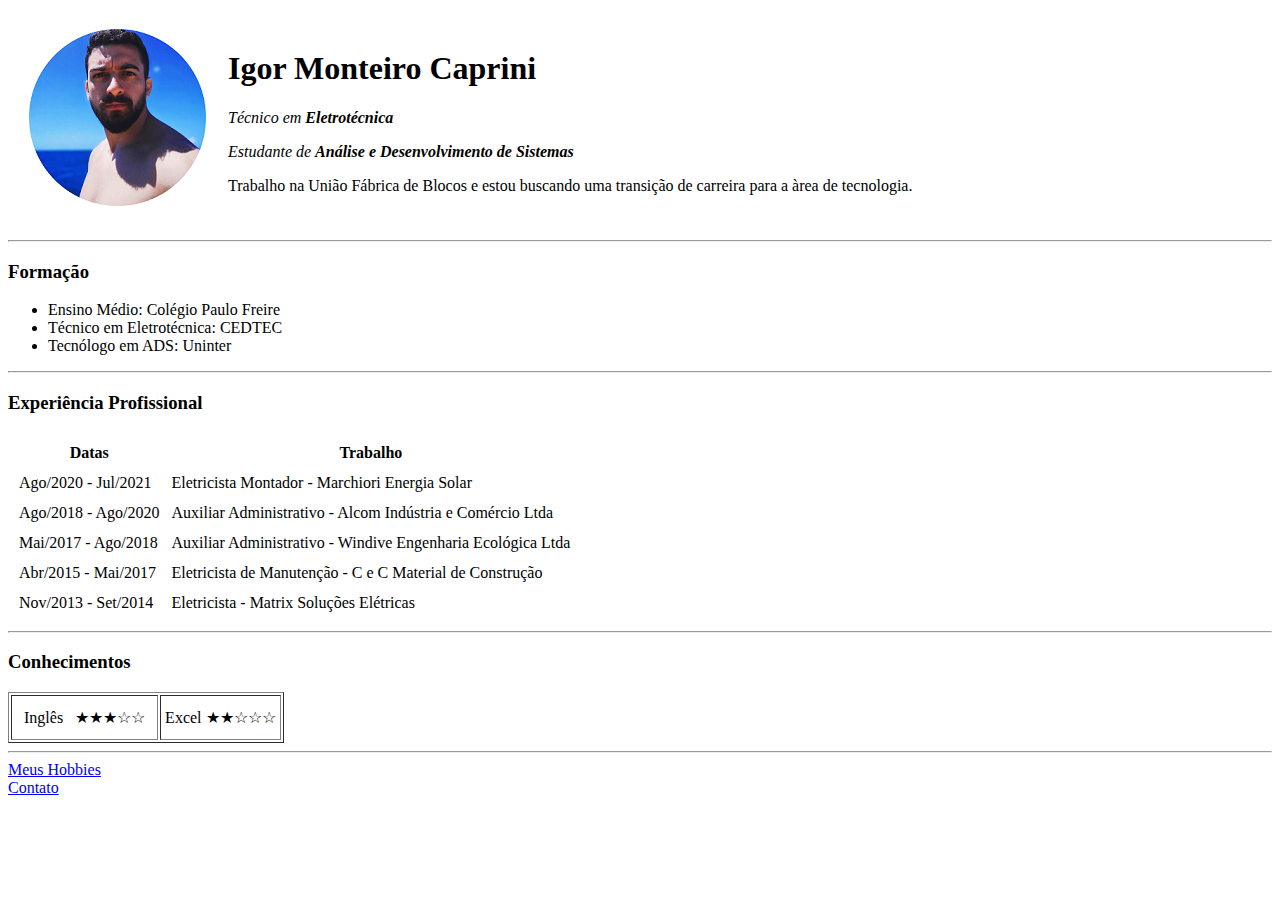
==== index.html @ 7d92c18d "Adicionados primeiros arquivos do site de teste" ====
<!DOCTYPE html>
<html lang="pt-br" dir="ltr">

  <head>
    <meta charset="utf-8">
    <title>Site pessoal - Igor</title>
  </head>

  <body>
    <table cellspacing="20">
      <tr>
        <td><img src="igor-circ.png" alt"igor profile picture" /></td>
        <td><h1>Igor Monteiro Caprini</h1>
        <p><em>Técnico em <strong>Eletrotécnica</strong></em></p>
        <p><em>Estudante de <strong>Análise e Desenvolvimento de Sistemas</strong></em></p>
        <p>Trabalho na União Fábrica de Blocos e estou buscando uma transição de carreira para a àrea de tecnologia.</p></td>
      </tr>
    </table>


    <hr />
    <h3>Formação</h3>
    <ul>
      <li>Ensino Médio: Colégio Paulo Freire</li>
      <li>Técnico em Eletrotécnica: CEDTEC</li>
      <li>Tecnólogo em ADS: Uninter</li>
    </ul>
    <hr>
    <h3>Experiência Profissional</h3>
    <table cellspacing="10">
      <thead>
        <tr>
          <th>Datas</th>
          <th>Trabalho</th>
        </tr>
      </thead>
      <tbody>
        <tr>
          <td>Ago/2020 - Jul/2021</td>
          <td>Eletricista Montador - Marchiori Energia Solar</td>
        </tr>
        <tr>
          <td>Ago/2018 - Ago/2020</td>
          <td>Auxiliar Administrativo - Alcom Indústria e Comércio Ltda</td>
        </tr>
        <tr>
          <td>Mai/2017 - Ago/2018</td>
          <td>Auxiliar Administrativo - Windive Engenharia Ecológica Ltda</td>
        </tr>
        <tr>
          <td>Abr/2015 - Mai/2017</td>
          <td>Eletricista de Manutenção - C e C Material de Construção</td>
        </tr>
        <tr>
          <td>Nov/2013 - Set/2014</td>
          <td>Eletricista - Matrix Soluções Elétricas</td>
        </tr>
      </tbody>
    </table>
    <hr>
    <h3>Conhecimentos</h3>
    <table border="1">
      <tr>
        <td>
          <table cellspacing="10">
            <tr>
              <td>Inglês</td>
              <td>★★★☆☆</td>
            </tr>
          </table>
        </td>
        <td>
          <table>
            <tr>
              <td>Excel</td>
              <td>★★☆☆☆</td>
            </tr>
          </table>
        </td>
      </tr>
    </table>
    <hr>
    <a href="hobbies.html">Meus Hobbies</a><br />
    <a href="contato.html">Contato</a>


  </body>

</html>
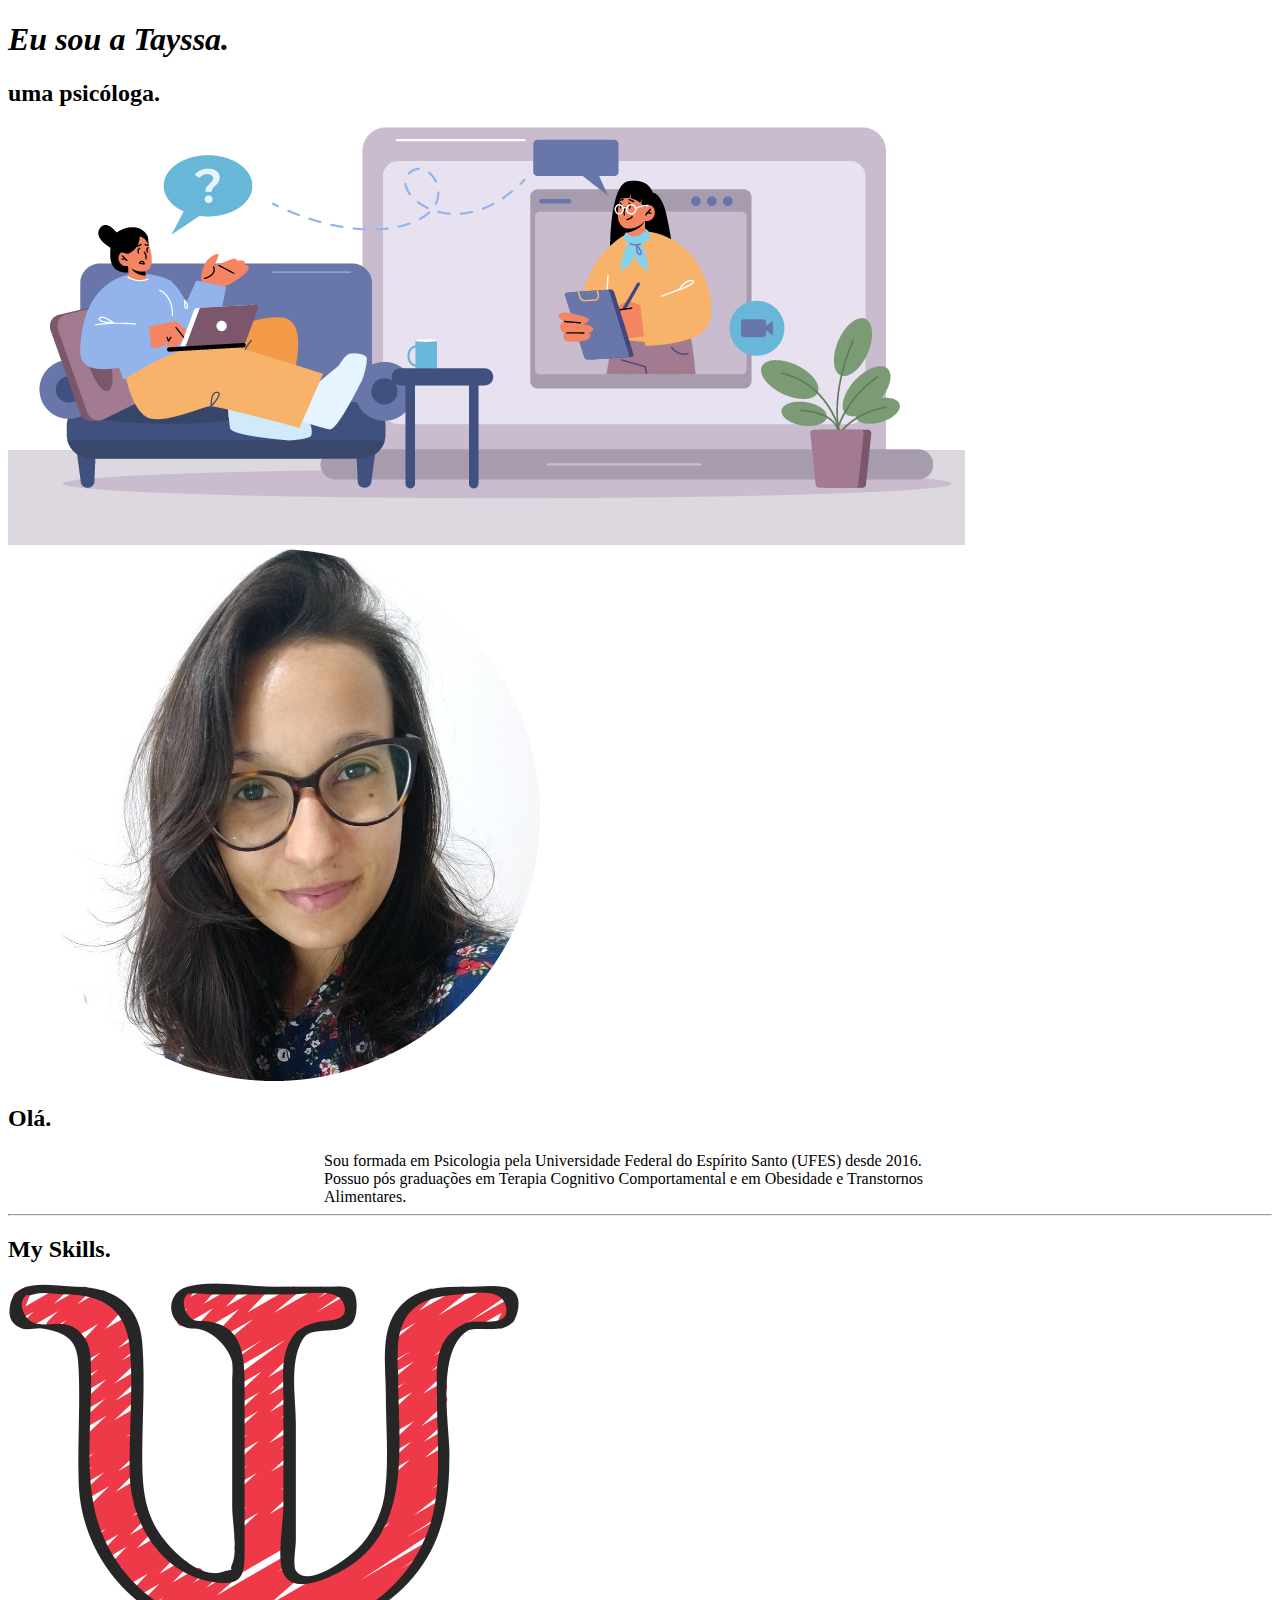
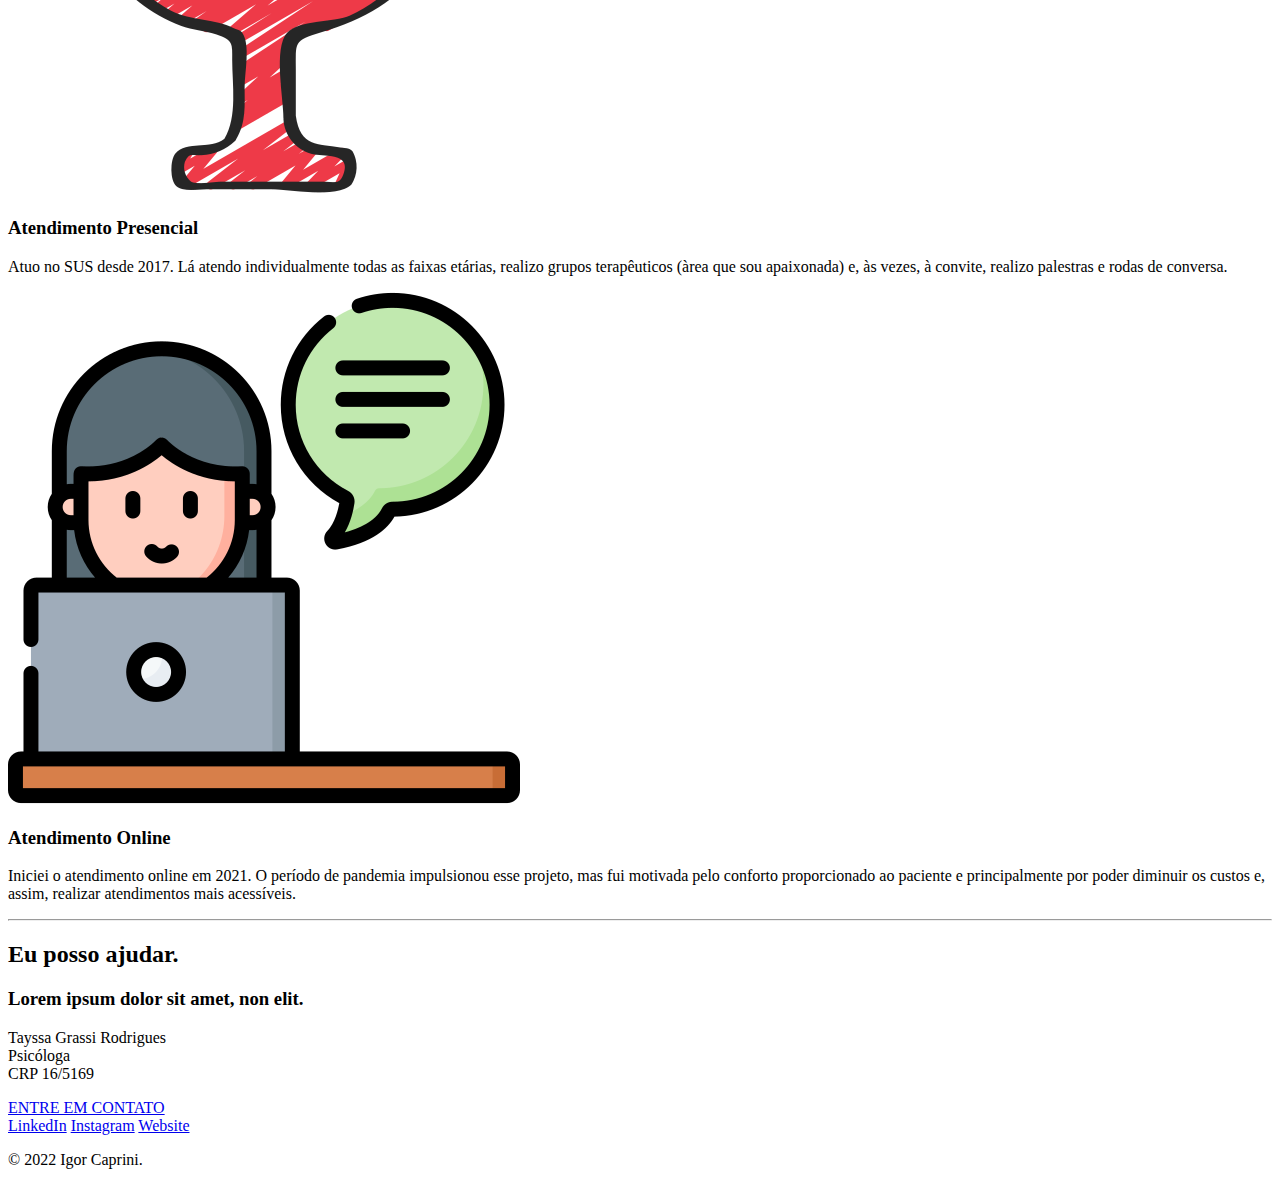
==== commit f2f37a84: "Primeiros arquivos de siteTayssa adicionados" ====
--- a/index.html
+++ b/index.html
@@ -3,87 +3,57 @@
 
   <head>
     <meta charset="utf-8">
-    <title>Site pessoal - Igor</title>
+    <title>Psicóloga Tayssa Grassi</title>
+    <link rel="stylesheet" href="css/styles.css">
+    <link rel="icon" href="icone.png">
+    <link rel="preconnect" href="https://fonts.googleapis.com">
+  <link rel="preconnect" href="https://fonts.gstatic.com" crossorigin>
+  <link href="https://fonts.googleapis.com/css2?family=Indie+Flower&family=Montserrat&family=Sacramento&display=swap" rel="stylesheet">
   </head>
 
   <body>
-    <table cellspacing="20">
-      <tr>
-        <td><img src="igor-circ.png" alt"igor profile picture" /></td>
-        <td><h1>Igor Monteiro Caprini</h1>
-        <p><em>Técnico em <strong>Eletrotécnica</strong></em></p>
-        <p><em>Estudante de <strong>Análise e Desenvolvimento de Sistemas</strong></em></p>
-        <p>Trabalho na União Fábrica de Blocos e estou buscando uma transição de carreira para a àrea de tecnologia.</p></td>
-      </tr>
-    </table>
+    <div class="top-container">
+      <h1><em>Eu sou a Tayssa.</em></h1>
+      <h2>uma psicóloga.</h2>
+      <img class="land" src="images/main-img.png" alt="land-img">
+    </div>
+    <div class="middle-container">
+      <div class="profile">
+        <img class="perfil" src="images/perfil.png" alt="">
+        <h2>Olá.</h2>
+        <p style="width: 50%; margin: auto;">Sou formada em Psicologia pela Universidade Federal do Espírito Santo (UFES) desde 2016. Possuo pós graduações em Terapia Cognitivo Comportamental e em Obesidade e Transtornos Alimentares.</p>
+      </div>
+      <hr>
+      <div class="skills">
+        <h2>My Skills.</h2>
+        <div class="skill-row">
+          <img class="psicologia" src="images/psicologia.png" alt="">
+          <h3>Atendimento Presencial</h3>
+          <p>Atuo no SUS desde 2017. Lá atendo individualmente todas as faixas etárias, realizo grupos terapêuticos (àrea que sou apaixonada) e, às vezes, à convite, realizo palestras e rodas de conversa.</p>
+        </div>
+        <div class="skill-row">
+          <img class="online" src="images/online.png" alt="">
+          <h3>Atendimento Online</h3>
+          <p>Iniciei o atendimento online em 2021. O período de pandemia impulsionou esse projeto, mas fui motivada pelo conforto proporcionado ao paciente e principalmente por poder diminuir os custos e, assim, realizar atendimentos mais acessíveis.</p>
+        </div>
+      </div>
+      <hr>
+      <div class="contact-me">
+        <h2>Eu posso ajudar.</h2>
+        <h3>Lorem ipsum dolor sit amet, non elit.</h3>
+        <p>Tayssa Grassi Rodrigues<br>Psicóloga<br>CRP 16/5169</p>
+        <a class="btn" href="mailto:name@email.com">ENTRE EM CONTATO</a>
+      </div>
+    </div>
 
 
-    <hr />
-    <h3>Formação</h3>
-    <ul>
-      <li>Ensino Médio: Colégio Paulo Freire</li>
-      <li>Técnico em Eletrotécnica: CEDTEC</li>
-      <li>Tecnólogo em ADS: Uninter</li>
-    </ul>
-    <hr>
-    <h3>Experiência Profissional</h3>
-    <table cellspacing="10">
-      <thead>
-        <tr>
-          <th>Datas</th>
-          <th>Trabalho</th>
-        </tr>
-      </thead>
-      <tbody>
-        <tr>
-          <td>Ago/2020 - Jul/2021</td>
-          <td>Eletricista Montador - Marchiori Energia Solar</td>
-        </tr>
-        <tr>
-          <td>Ago/2018 - Ago/2020</td>
-          <td>Auxiliar Administrativo - Alcom Indústria e Comércio Ltda</td>
-        </tr>
-        <tr>
-          <td>Mai/2017 - Ago/2018</td>
-          <td>Auxiliar Administrativo - Windive Engenharia Ecológica Ltda</td>
-        </tr>
-        <tr>
-          <td>Abr/2015 - Mai/2017</td>
-          <td>Eletricista de Manutenção - C e C Material de Construção</td>
-        </tr>
-        <tr>
-          <td>Nov/2013 - Set/2014</td>
-          <td>Eletricista - Matrix Soluções Elétricas</td>
-        </tr>
-      </tbody>
-    </table>
-    <hr>
-    <h3>Conhecimentos</h3>
-    <table border="1">
-      <tr>
-        <td>
-          <table cellspacing="10">
-            <tr>
-              <td>Inglês</td>
-              <td>★★★☆☆</td>
-            </tr>
-          </table>
-        </td>
-        <td>
-          <table>
-            <tr>
-              <td>Excel</td>
-              <td>★★☆☆☆</td>
-            </tr>
-          </table>
-        </td>
-      </tr>
-    </table>
-    <hr>
-    <a href="hobbies.html">Meus Hobbies</a><br />
-    <a href="contato.html">Contato</a>
-
+    <div class="bottom-container">
+      <a class="footer-link" href="https://www.linkedin.com/">LinkedIn</a>
+      <a class="footer-link" href="https://www.instagram.com/psicologa_tayssagrassi/">Instagram</a>
+      <a class="footer-link" href="https://www.appbrewery.co/">Website</a>
+      <p class= "copyright">© 2022 Igor Caprini.</p>
+    </div>
 
   </body>
 
-</html>
+  </html>
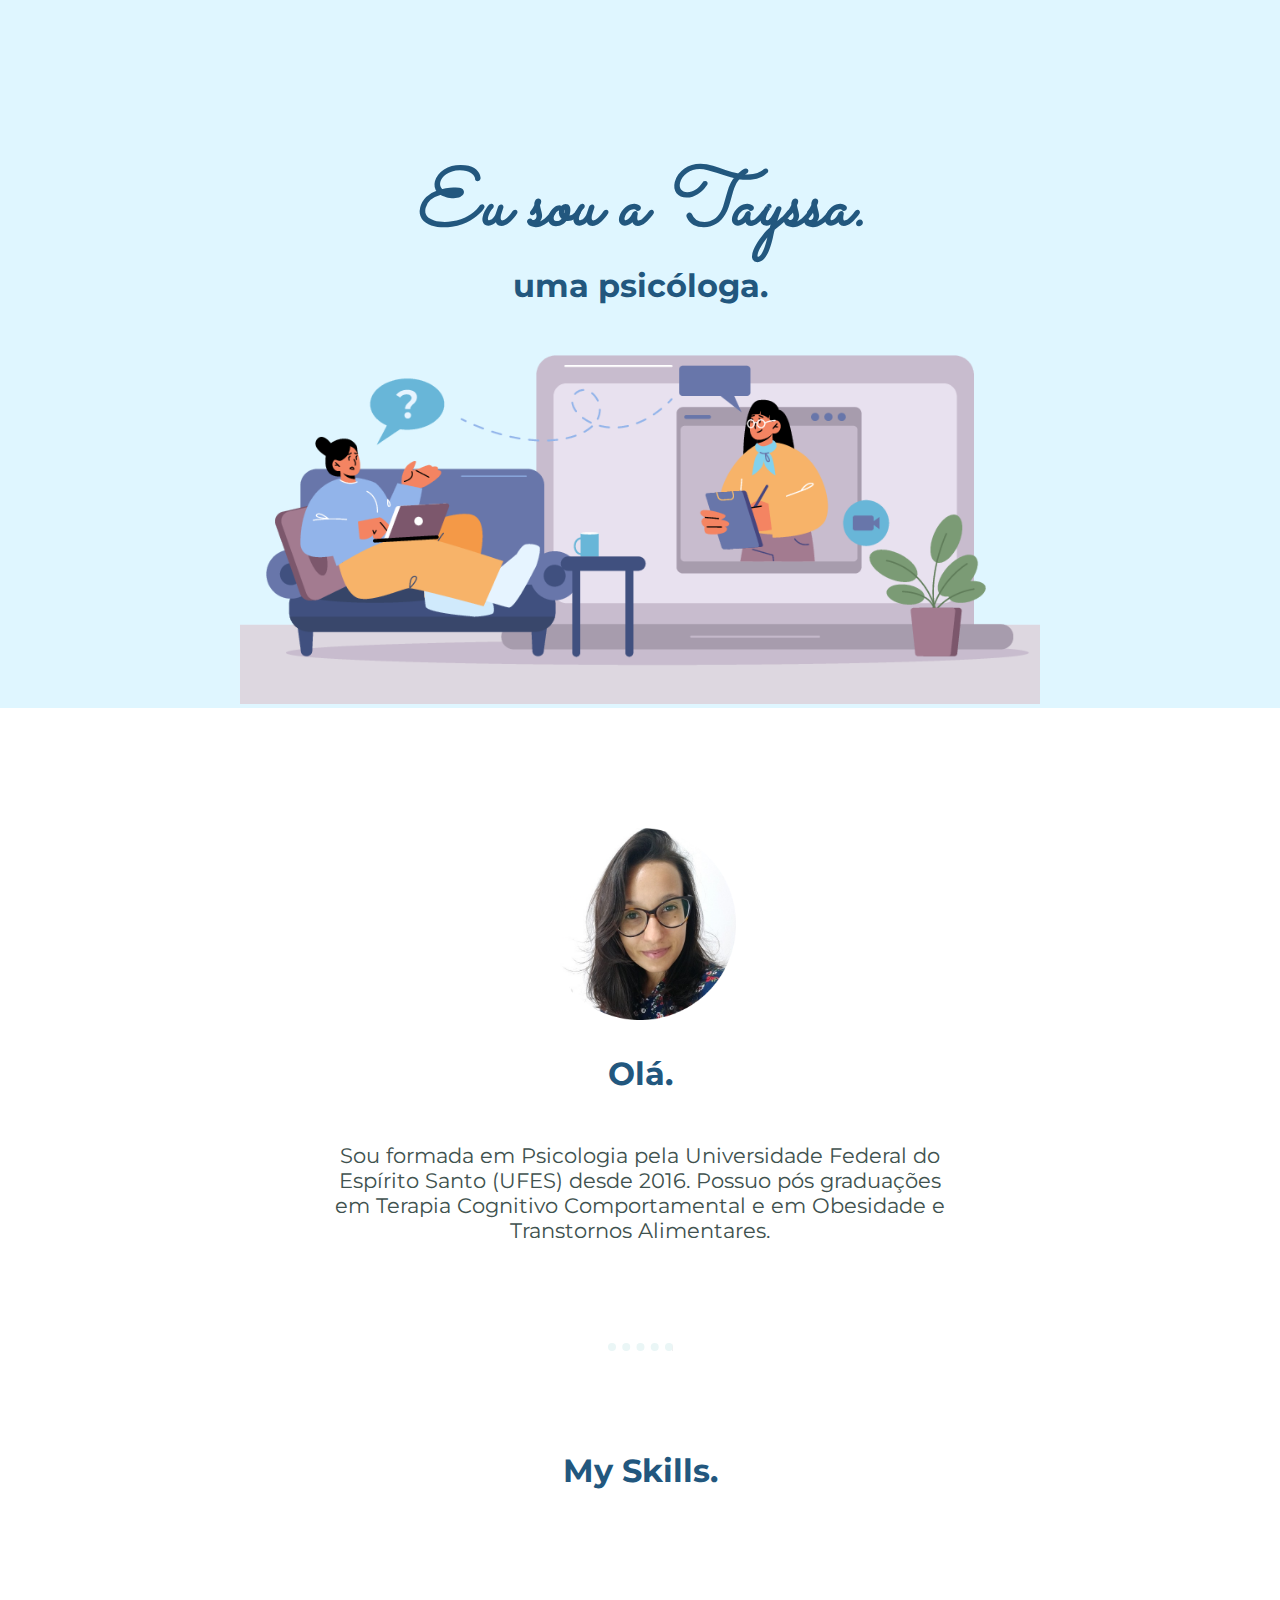
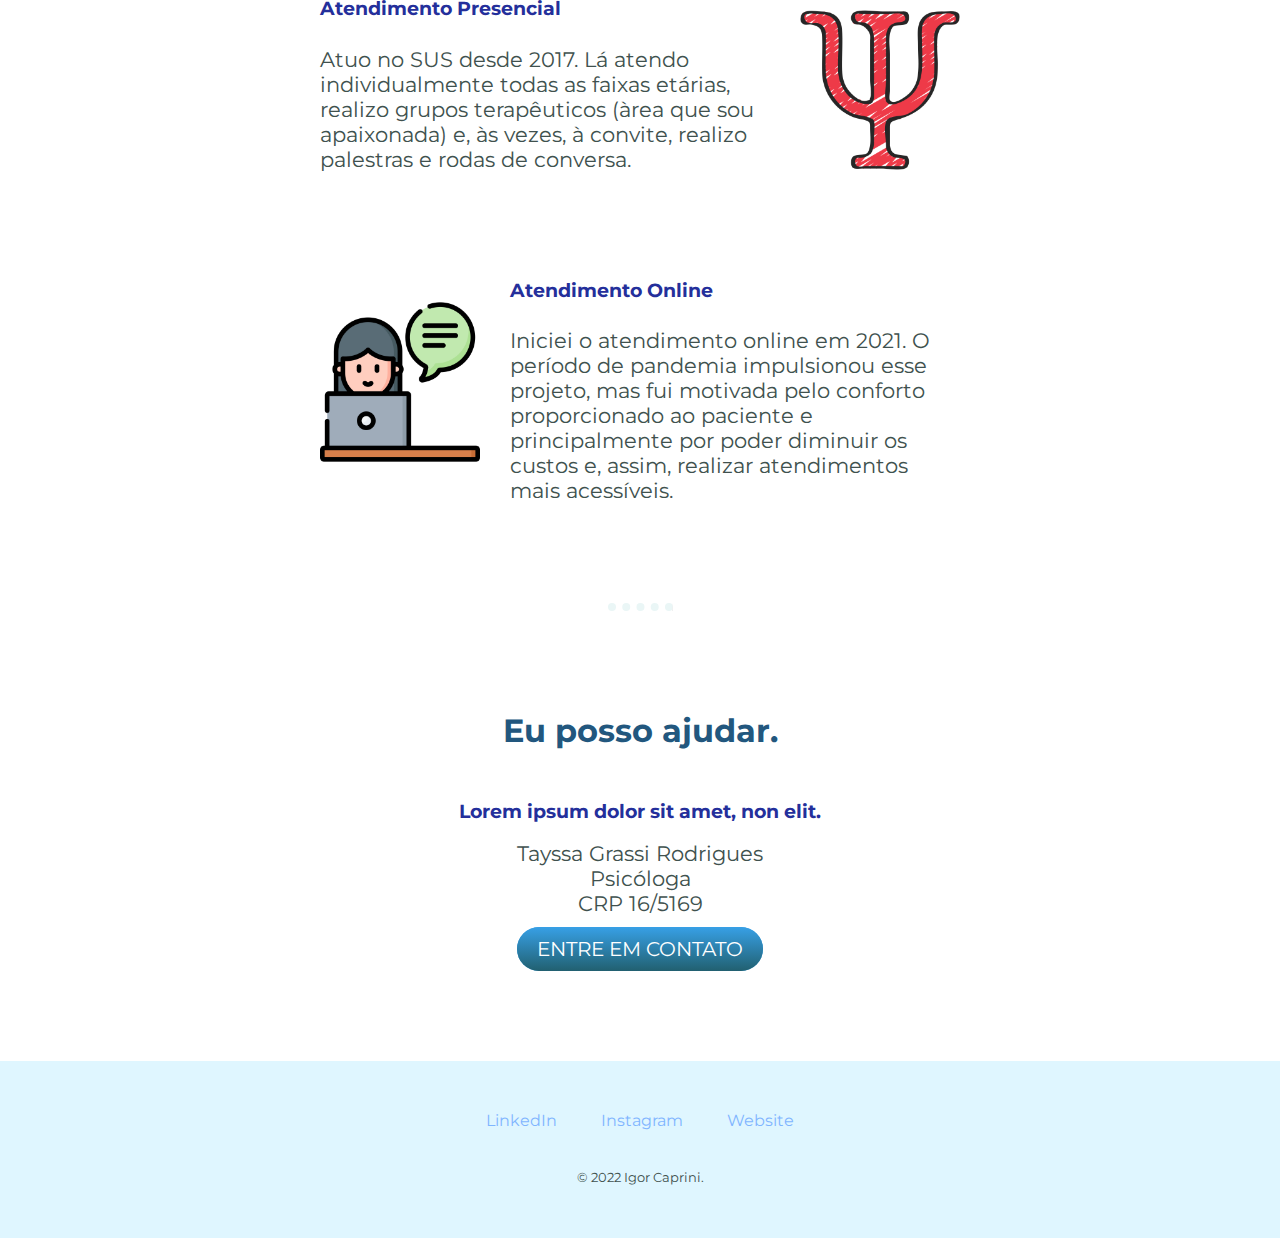
==== commit 67d7e4d3: "Mudança no link de local do arquivo css" ====
--- a/index.html
+++ b/index.html
@@ -3,8 +3,10 @@
 
   <head>
     <meta charset="utf-8">
+    <meta name=“viewport” content=“width=device-width, initial-scale=1.0”>
+    <meta http-equiv=“X-UA-Compatible” content=“ie=edge”>
     <title>Psicóloga Tayssa Grassi</title>
-    <link rel="stylesheet" href="css/styles.css">
+    <link rel="stylesheet" href="styles.css">
     <link rel="icon" href="icone.png">
     <link rel="preconnect" href="https://fonts.googleapis.com">
   <link rel="preconnect" href="https://fonts.gstatic.com" crossorigin>
--- a/styles.css
+++ b/styles.css
@@ -0,0 +1,127 @@
+  body {
+    color: #40514E;
+    text-align: center;
+    margin: 0;
+    font-family: 'Montserrat', serif;
+  }
+
+  h1 {
+    color: #22577E;
+    font-family: 'Sacramento', serif;
+    font-size: 5rem;
+    margin: 50px auto 0 auto;
+  }
+  h2{
+    color: #22577E;
+    font-weight: bold;
+    font-size: 2rem;
+    margin-top: 0;
+    margin-bottom: 50px;
+  }
+  h3{
+    color: #242F9B;
+  }
+  hr{
+    border-top: 8px dotted #EAF6F6;
+    border-bottom: none;
+    border-left: none;
+    width: 5%;
+    margin: 100px auto;
+
+  }
+  a{
+    font-family: Montserrat, serif;
+    color: #7FB5FF;
+    margin: 10px 20px;
+    padding-bottom: 10px;
+    text-decoration: none;
+  }
+  a:hover{
+    color: #22577E;
+  }
+  p{
+    line-height: normal;
+     font-size: 1.3rem;
+     margin-top: 0;
+   }
+  .top-container{
+    background-color: #DFF6FF;
+    padding-top: 100px;
+    position: relative;
+    margin: 0;
+  }
+
+  .middle-container{
+    margin: 100px 0;
+  }
+
+  .bottom-container{
+    background-color: #DFF6FF;
+    padding: 50px 0 20px;
+  }
+
+  .land{
+    margin: 0 auto;
+    max-width: 800px;
+    overflow: hidden;
+  }
+
+  .skill-row{
+    line-height: 2;
+    margin: 100px auto 100px auto;
+    text-align: left;
+    width: 50%;
+  }
+
+  .online{
+    margin-right: 30px;
+    margin-bottom: 100px;
+    padding-top: 30px;
+    float: left;
+    max-width: 25%;
+  }
+
+  .psicologia{
+    margin-left: 30px;
+    margin-bottom: 100px;
+    padding-top: 20px;
+    float: right;
+    max-width: 25%;
+  }
+  .perfil{
+    max-width: 15%;
+    padding-top: 20px;
+    margin-bottom: 30px;
+  }
+  .copyright{
+    font-size: 0.8rem;
+    margin-top: 20px;
+    padding: 20px 0;
+  }
+
+  .btn {
+  background: #37a0e6;
+  background-image: -webkit-linear-gradient(top, #37a0e6, #216070);
+  background-image: -moz-linear-gradient(top, #37a0e6, #216070);
+  background-image: -ms-linear-gradient(top, #37a0e6, #216070);
+  background-image: -o-linear-gradient(top, #37a0e6, #216070);
+  background-image: linear-gradient(to bottom, #37a0e6, #216070);
+  -webkit-border-radius: 60;
+  -moz-border-radius: 60;
+  border-radius: 60px;
+  font-family: 'Montserrat', serif;
+  color: #ffffff;
+  font-size: 20px;
+  padding: 10px 20px 10px 20px;
+  text-decoration: none;
+}
+
+  .btn:hover {
+    background: #3e9acf;
+    background-image: -webkit-linear-gradient(top, #3e9acf, #3282b8);
+    background-image: -moz-linear-gradient(top, #3e9acf, #3282b8);
+    background-image: -ms-linear-gradient(top, #3e9acf, #3282b8);
+    background-image: -o-linear-gradient(top, #3e9acf, #3282b8);
+    background-image: linear-gradient(to bottom, #3e9acf, #3282b8);
+    text-decoration: none;
+}
